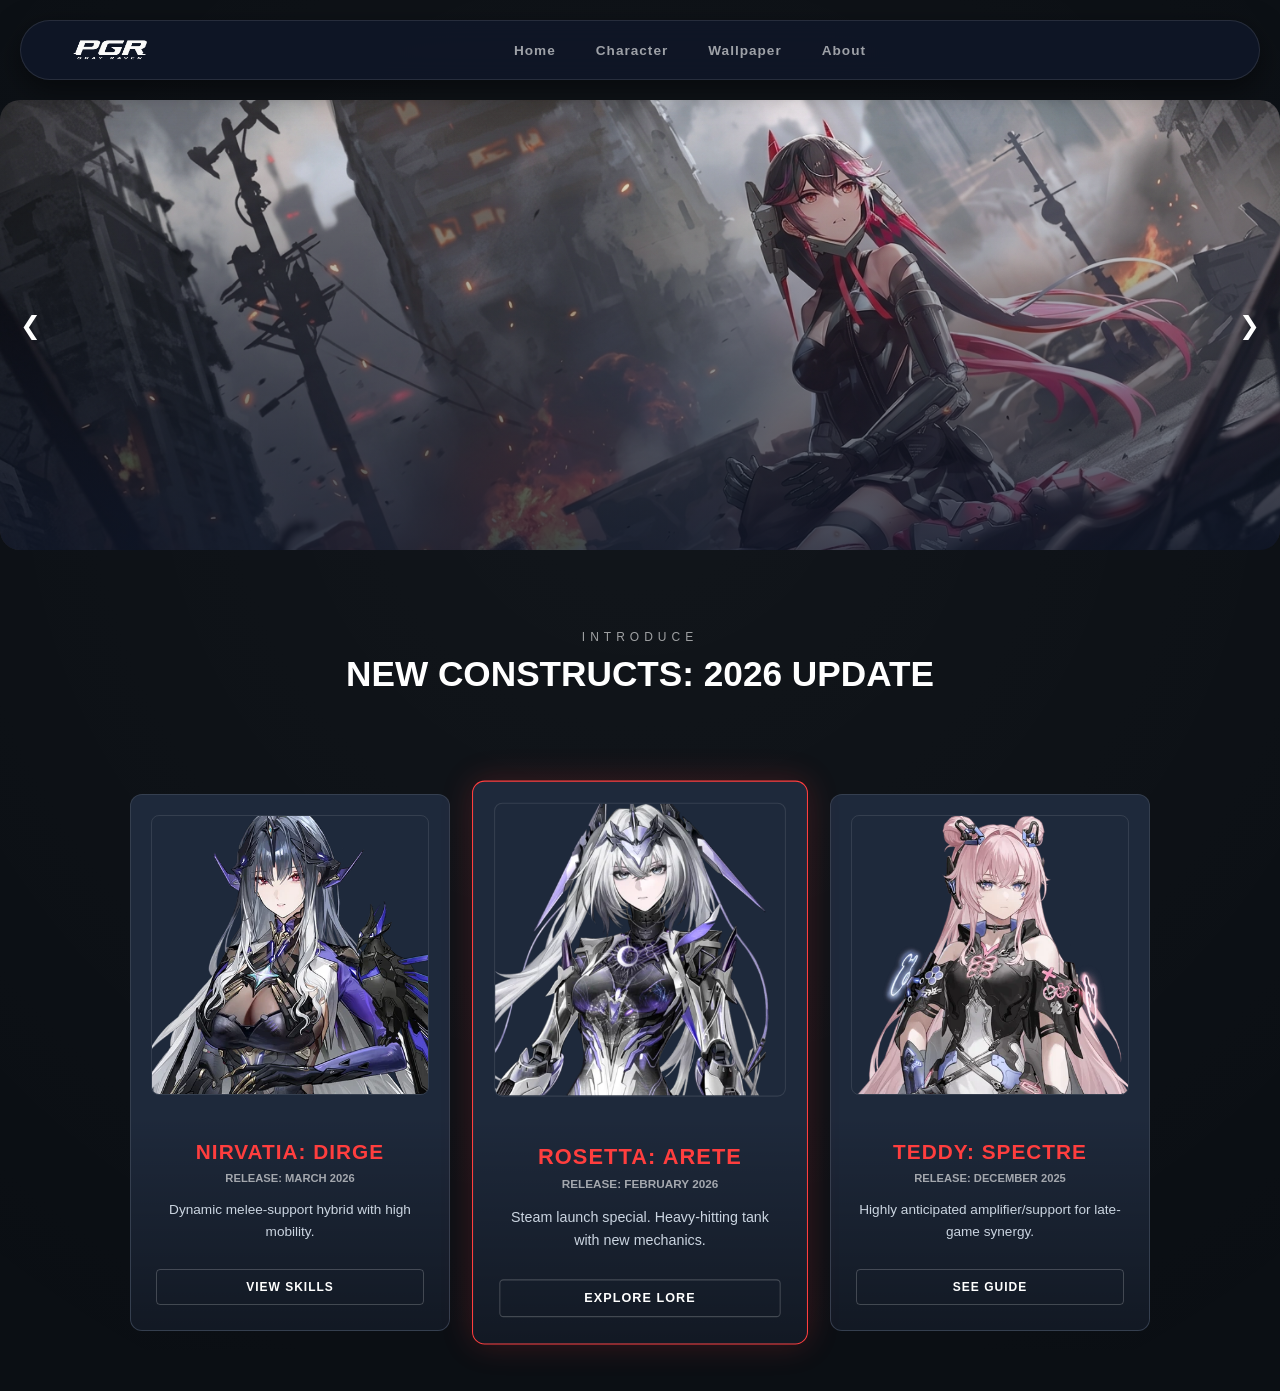
==== index.html @ e9888da9 "first upload" ====
<!DOCTYPE html>
<html lang="id">
<head>
    <meta charset="UTF-8">
    <meta name="viewport" content="width=device-width, initial-scale=1.0">
    <title>Home</title>
    <link rel="stylesheet" href="style.css">
</head>
<body>
  <!--navbar-->
<nav class="navbar">
  <div class="container">
    <img src="asset/pgr logo.png" alt="" class="logo">
  <ul class="nav-links">
    <li><a href="index.html">Home</a></li>
    <li><a href="character/character.html">Character</a></li>
    <li><a href="wallpaper/Wallpaper.html">Wallpaper</a></li>
    <li><a href="about/about.html">About</a></li>
  </ul>
  </div>
</nav>
<!--carousel-->
<div class="carousel">
  <div class="slides">

  <!-- SLIDE 1 -->
  <div class="slide active">
    <img src="asset wallpaper/pgr.png">

    <div class="overlay left">
      <h1></h1>
      <p></p>
    </div>
  </div>

  <!-- SLIDE 2 -->
  <div class="slide slide-2">
    <img src="asset wallpaper/Teddy car.jpg">

    <div class="overlay left">
      <h1></h1>
      <p></p>
    </div>
  </div>

  <!-- SLIDE 3 -->
  <div class="slide slide-3">
    <img src="asset wallpaper/nervatia.jpg">

    <div class="overlay left">
      <h1></h1>
      <p></p>
    </div>
  </div>

  <!-- BUTTON -->
  <button class="prev">❮</button>
  <button class="next">❯</button>

</div>
</div>

<section class="container">
        <header class="section-header">
            <p class="subtitle">INTRODUCE</p>
            <h1 class="title">NEW CONSTRUCTS: 2026 UPDATE</h1>
        </header>

        <div class="card-grid">
            <article class="card">
                <div class="card-image">
                    <img src="asset/Nirvati.png" alt="Nirvatia">
                </div>
                <div class="card-content">
                    <h2 class="char-name">NIRVATIA: DIRGE</h2>
                    <p class="char-meta">RELEASE: MARCH 2026</p>
                    <p class="char-desc">Dynamic melee-support hybrid with high mobility.</p>
                    <button class="btn-ghost">VIEW SKILLS</button>
                </div>
            </article>

            <article class="card active">
                <div class="card-image">
                    <img src="asset/rose Arete.png" alt="Rosetta">
                </div>
                <div class="card-content">
                    <h2 class="char-name">ROSETTA: ARETE</h2>
                    <p class="char-meta">RELEASE: FEBRUARY 2026</p>
                    <p class="char-desc">Steam launch special. Heavy-hitting tank with new mechanics.</p>
                    <button class="btn-ghost">EXPLORE LORE</button>
                </div>
            </article>

            <article class="card">
                <div class="card-image">
                    <img src="asset/Teddy Spectre.png" alt="Teddy">
                </div>
                <div class="card-content">
                    <h2 class="char-name">TEDDY: SPECTRE</h2>
                    <p class="char-meta">RELEASE: DECEMBER 2025</p>
                    <p class="char-desc">Highly anticipated amplifier/support for late-game synergy.</p>
                    <button class="btn-ghost">SEE GUIDE</button>
                </div>
            </article>
        </div>
    </section>

<script src="script.js"></script>
</body>
</html>
---- style.css ----
:root {
    --card-bg: #0f172a;
    --text-main: #ffffff;
    --text-muted: rgba(255, 255, 255, 0.6);
    --accent: #ff3e3e; /* Merah Khas PGR */
    --transition: all 0.3s cubic-bezier(0.4, 0, 0.2, 1);
}
* {
    margin: 0;
    padding: 0;
    box-sizing: border-box;
}

body {
    background-color: #0f172a;
    font-family: 'Segoe UI', Tahoma, Geneva, Verdana, sans-serif;
    color: var(--text-main);
    overflow-x: hidden;
}

/* Efek Cahaya Latar Belakang */
body::before {
    content: "";
    position: fixed;
    top: -50%;
    left: -50%;
    width: 200%;
    height: 200%;
    background: radial-gradient(circle, rgba(255, 255, 255, 0.03), transparent 70%);
    z-index: -1;
}

.container{
max-width: 1200px;
    margin: 0 auto;
    padding: 0 20px;
}


.navbar {
    background: rgba(15, 23, 42, 0.8);
    backdrop-filter: blur(12px);
    -webkit-backdrop-filter: blur(12px);
    border: 1px solid rgba(255, 255, 255, 0.1);
    height: 60px;
    border-radius: 999px;
    position: sticky;
    top: 20px;
    z-index: 999;
    margin: 0 20px;
    box-shadow: 0 10px 30px rgba(0, 0, 0, 0.5);
}

.logo {
    width: 100px;
    height: 40px;
    padding: 5px;
    
}

.nav-links{
  margin: 0 auto;
}

.navbar .container {
    display: flex;
    justify-content: space-between;
    align-items: center;
    height: 100%;
 
}

.navbar ul{
    list-style: none;
    display: flex;
    gap: 10px;
    justify-content: center;
}

.navbar a {
    position: relative;
    padding: 8px 15px;
    color: var(--text-muted);
    text-decoration: none;
    font-size: 0.85rem;
    font-weight: 600;
    letter-spacing: 1px;
    transition: var(--transition);
}

.navbar a:hover, .navbar a.active {
    color: white;
}

/* garis animasi */
.navbar a::after {
  content: "";
  position: absolute;
  left: 0;
  bottom: -5px;
  width: 0%;
  height: 2px;
  background: rgb(255, 0, 0);
  transition: 0.5s;
}

.navbar a:hover::after {
  width: 100%;
}

/* klik */
.navbar a:active {
  transform: scale(0.95);
}

@media (max-width: 480px) {
    .navbar {
        height: auto; /* Biar bisa melebar kalau menu turun */
        border-radius: 20px;
        top: 10px;
        padding: 10px 0;
    }

    .navbar ul {
        gap: 5px;
        flex-wrap: wrap; /* Menu bakal turun ke bawah kalau nggak muat */
    }

    .navbar a {
        font-size: 0.75rem;
        padding: 5px 10px;
    }

    .carousel {
        height: 250px; /* Pendekkan carousel di HP */
    }

    .left {
        left: 20px; /* Geser teks agar tidak mentok */
        bottom: 30px;
    }

    .card {
        width: 90%; /* Card memenuhi lebar layar HP */
    }

    .title {
        font-size: 1.5rem;
    }
}
/*  carousel  */

.carousel {
  font-family: Arial;
}

/* CONTAINER */
/* =========================================
   3. CAROUSEL
   ========================================= */
.carousel {
    position: relative;
    width: 100%;
    height: 450px;
    overflow: hidden;
    margin-top: 40px;
    border-radius: 20px;
}
/* SLIDE */
.slide {
    position: absolute;
    width: 100%;
    height: 100%;
    opacity: 0;
    transition: opacity 0.8s ease;
}
.slide.active {
  opacity: 1;
}

/* IMAGE */
.slide img {
    width: 100%;
    height: 100%;
    object-fit: cover;
    object-position: center 30%;
}

/* OVERLAY GELAP */
.slide::after {
    content: "";
    position: absolute;
    top: 0;
    left: 0;
    width: 100%;
    height: 100%;
    background: linear-gradient(to bottom, transparent, rgba(15, 23, 42, 0.8));
}

/* OVERLAY TEXT */
.overlay {
    position: absolute;
    bottom: 60px;
    left: 60px;
    color: white;
    z-index: 2;
}
.overlay h1 {
    font-size: 3rem;
    color: var(--accent);
    text-transform: uppercase;
}

/* POSISI */
.left {
  bottom: 100px;
  left: 60px;
}

.slide-2 .overlay{
  bottom: 220px;
}

.slide h1{
  color:rgb(255, 0, 0);
}
/* BUTTON */
.prev, .next {
  position: absolute;
  top: 50%;
  transform: translateY(-50%);
  background: transparent;
  border: none;
  color: rgb(255, 255, 255);
  font-size: 25px;
  padding: 10px;
  cursor: pointer;
  z-index: 3;
  align-items: center;
  border: 2px rgb(0, 0, 0);
}


.prev { left: 10px;
}
.next { right: 10px; }


/* Header */
.section-header {
    text-align: center;
    margin: 80px 0 40px;
}

.subtitle {
    font-size: 0.75rem;
    letter-spacing: 5px;
    color: var(--text-muted);
    text-transform: uppercase;
}

.title {
    font-size: 2.2rem;
    font-weight: 800;
    margin-top: 10px;
}

/* Card Grid Layout */
.card-grid {
    display: flex;
    gap: 30px;
    justify-content: center;
    align-items: stretch;
    flex-wrap: wrap;
    padding: 60px 0;
    width: 100%;
    margin: 0 auto; 
}

/* Base Card Style */
.card {
    background: #1e293b;
    border: 1px solid rgba(255, 255, 255, 0.1);
    width: 320px;
    border-radius: 12px;
    overflow: hidden;
    transition: var(--transition);
    cursor: pointer;
    position: relative;
}

/* Hover Effect */
.card:hover {
    transform: translateY(-15px);
    border-color: var(--accent);
    box-shadow: 0 20px 40px rgba(0, 0, 0, 0.6);
}

/* Highlight Card (Karakter Tengah) */
.card.active {
    transform: scale(1.05);
    border: 1px solid var(--accent);
    z-index: 2;
    box-shadow: 0 0 30px rgba(255, 62, 62, 0.2);
}
/* Image Section */
.card-image {
    display: flex;
    justify-content: center;
    align-items: center;
    height: 320px;
    overflow: hidden;
    padding: 20px;
}

.card-image img {
    width: 100%;
    height: 100%;
    object-fit: cover;
    object-position: top;
    border-radius: 8px;
    border: 1px solid rgba(255, 255, 255, 0.1);
    transition: transform 0.5s ease;
}

.card:hover img {
    transform: scale(1.08);
}

/* Content Section */
.card-content {
    padding: 25px;
    text-align: center;
    background: linear-gradient(180deg, transparent, rgba(0, 0, 0, 0.4));
}

.char-name {
    font-size: 1.3rem;
    font-weight: 800;
    color: var(--accent);
    margin-bottom: 8px;
    letter-spacing: 1px;
}

.char-meta {
    font-size: 0.7rem;
    color: var(--text-muted);
    margin-bottom: 15px;
    font-weight: 700;
}

.char-desc {
    font-size: 0.85rem;
    line-height: 1.6;
    color: #cbd5e1;
    margin-bottom: 25px;
    min-height: 45px;
}

/* Button Style */
.btn-ghost {
    background: transparent;
    border: 1px solid rgba(255, 255, 255, 0.2);
    color: white;
    padding: 10px 25px;
    font-size: 0.75rem;
    font-weight: 700;
    letter-spacing: 1px;
    border-radius: 4px;
    cursor: pointer;
    transition: var(--transition);
    width: 100%;
}

.btn-ghost:hover {
    background: white;
    color: #0f172a;
    border-color: white;
}

/* Wallpaper Grid */
body {
  background: #0b0f14;
  font-family: sans-serif;
  color: white;
}

.wallpaper-section {
  padding: 40px;
}

/* HEADER */
.header {
  text-align: center;
  margin-bottom: 30px;
  position: relative;
}

.header h1 {
  font-size: 40px;
  letter-spacing: 3px;
}

.header span {
  color: red;
  font-size: 14px;
}

.back-btn {
  position: absolute;
  left: 0;
  top: 10px;
  text-decoration: none;
  color: white;
  border: 1px solid white;
  padding: 5px 10px;
}

/* GRID */
.wallpaper-grid {
  display: grid;
  grid-template-columns: 1fr 2fr 2fr 1fr;
  gap: 15px;
}

/* KIRI & KANAN (stack) */
.grid-small {
  display: flex;
  flex-direction: column;
  gap: 15px;
}

.grid-small .wallpaper-item {
  width: 100%;
  height: 200px; /
}

.grid-small img {
  width: 100%;
  height: 200px;
  object-fit: cover;
}

/* TENGAH BESAR */

.grid-big {
  width: 380px;
  height: 415px;
}
.grid-big img {
  width: 100%;
  height: 100%;
  object-fit: cover;
}

.grid-big .wallpaper-item {
  width: 100%;
  height: 100%; /* Supaya tingginya penuh sesuai grid */
}

.grid-big .wallpaper-item img {
  width: 100%;
  height: 100%;
  object-fit: cover;
}

/* HOVER EFFECT */
.wallpaper-grid img {
  transition: 0.3s ease;
  cursor: pointer;
}

.wallpaper-grid img:hover {
  filter: brightness(0.5);
}

.wallpaper-grid img {
  border-radius: 6px;
}

.wallpaper-grid {
  max-width: 1200px;
  margin: auto;
}


.wallpaper-item {
 position: relative;
  display: flex; /* Biar ngebungkus rapat */
  overflow: hidden;
  border-radius: 6px;
}

.wallpaper-item img {
  width: 100%;
  display: block;
}


/* Tombol Menu Titik Tiga (Kanan Bawah) */
.btn-menu {
  position: absolute;
  bottom: 15px;
  right:15px;
  width: 32px;
  height: 32px;
  background: white;
  color: black;
  border-radius: 50%;
  border: none;
  font-weight: bold;
  font-size: 18px;
  cursor: pointer;
  display: flex;
  justify-content: center;
  align-items: center;
  opacity: 0;
  transition: opacity 0.3s;
  z-index: 10;
}

/* Munculkan tombol pas di hover gambar */
.wallpaper-item:hover .btn-download,
.wallpaper-item:hover .btn-menu {
  opacity: 1;
}

/* Styling Popup Menu */
.menu-container {
  position: absolute;
  bottom: 10px; /* Di atas tombol titik tiga */
  right: 5px;
  z-index: 20;
}

.popup-menu {
  display: none; /* Sembunyi default */
  background: white;
  color: #111;
  height: 100%;
  min-height: 98px;
  max-height: 220px;
 width: 100%;          /* Biar dia gak mentok banget ke pinggir gambar */
  max-width: 220px;    /* Tapi jangan lebih lebar dari 220px di gambar gede */
  min-width: 160px;
  border-radius: 16px;
  box-shadow: 0 4px 12px rgba(0,0,0,0.15);
  font-size: 13px;
  text-align: left;
  
}

.popup-menu p {
  margin: 0 0 10px 0;
  font-size: 11x;
  color: #767676;
  padding: 0 10px;
}

.popup-menu a {
  display: flex;
  align-items: center;
  gap: 10px;
  padding: 8px 5px;
  color: #111;
  text-decoration: none;
  font-weight: bold;
  border-radius: 8px;
}

.popup-menu a:hover {
  background: #efefef;
}

.popup-menu.show {
  display: block; /* Muncul pas di-klik */
}

.char-list{
  display: grid;
  grid-template-columns: repeat(auto-fit, minmax(180px, 1fr));
  gap: 10px;
  padding: 12px 0;
}

.grid-item {
  min-width: 0; 
  overflow: hidden;
}
.card-char {
  position: relative;
  aspect-ratio: 3 / 4;
  width: 100%;
  height: 200px;
  display: block;
  text-decoration: none;
  color: white;
  background: #1e293b;
  border-radius: 8px;
  overflow: hidden;
}



.card-char .overlay-char {
  position: absolute;
}

.card-char img {
  width: 100%;
  height: 100%;
  border-radius: 12px;
  
}

.overlay-char {
  position:absolute;
  bottom: 0;
  left: 0;
  width: 100%;
  padding: 10px;
  background: rgba(0,0,0,0.6);
  text-align: center;
  font-weight: bold;
}

.overlay-char {
  position: absolute;
  bottom: 0;
  left: 0;
  right: 0;

  padding:10px;
  background: rgba(0,0,0,0.6);
  border-radius: 0 0 10pc 10px;
  text-align: center;
  color: white;
}

.char-list img:hover {
  filter: brightness(0.7);
}
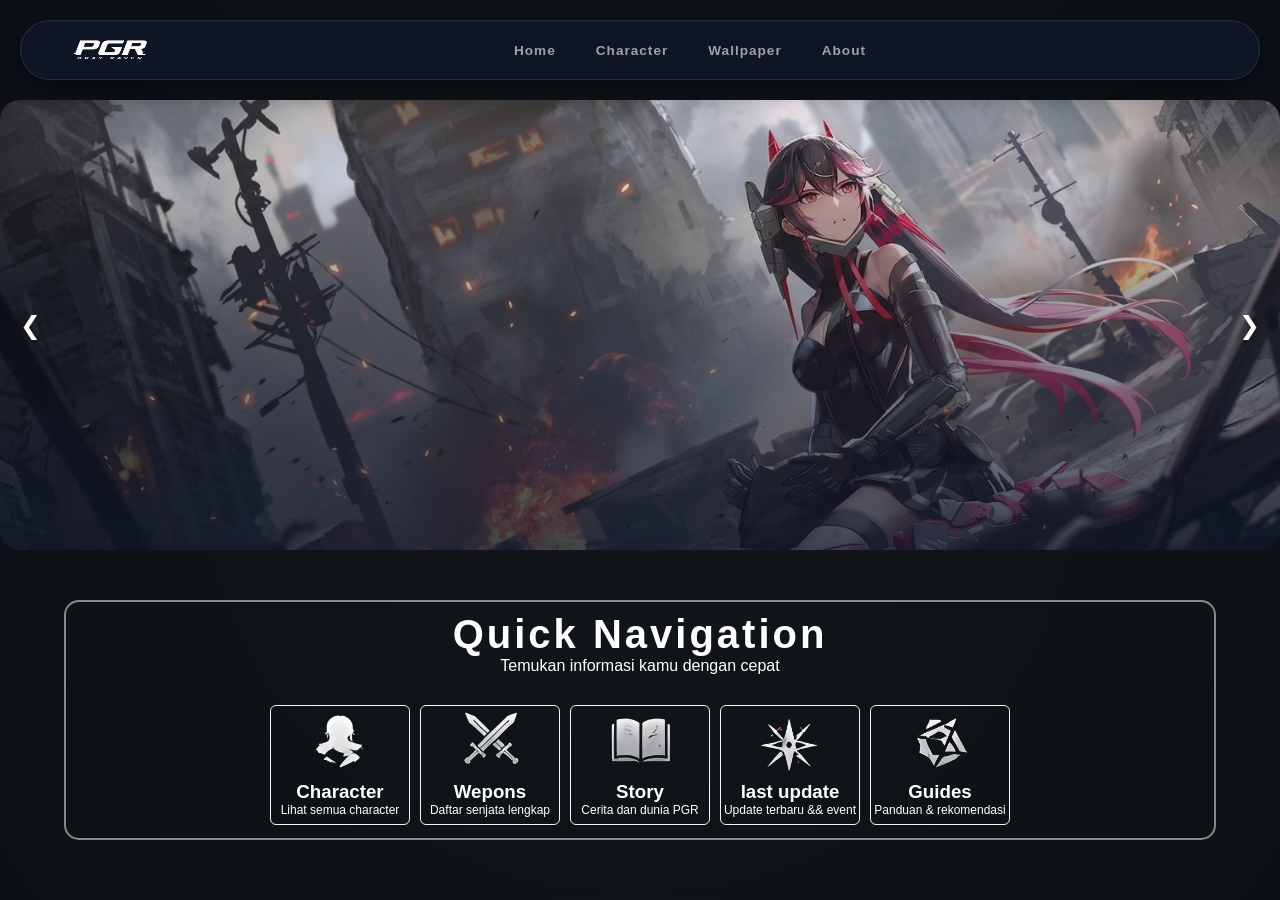
==== commit b1c6b2db: "update home page" ====
--- a/index.html
+++ b/index.html
@@ -60,50 +60,62 @@
 </div>
 </div>
 
-<section class="container">
-        <header class="section-header">
-            <p class="subtitle">INTRODUCE</p>
-            <h1 class="title">NEW CONSTRUCTS: 2026 UPDATE</h1>
-        </header>
+<div class="wrapper">
+  <div class="header">
+    <h1>Quick Navigation</h1>
+    <p>Temukan informasi kamu dengan cepat </p>
+  </div>
+ 
 
-        <div class="card-grid">
-            <article class="card">
-                <div class="card-image">
-                    <img src="asset/Nirvati.png" alt="Nirvatia">
-                </div>
-                <div class="card-content">
-                    <h2 class="char-name">NIRVATIA: DIRGE</h2>
-                    <p class="char-meta">RELEASE: MARCH 2026</p>
-                    <p class="char-desc">Dynamic melee-support hybrid with high mobility.</p>
-                    <button class="btn-ghost">VIEW SKILLS</button>
-                </div>
-            </article>
+<div class="cards">
+  <div class="card-quick">
+      <a href="character/character.html">
+        <img src="ikon/charakter_ikon-removebg-preview.png">
+        <h3>Character</h3>
+        <p>Lihat semua character</p>
+      </a>
+    
+  </div>
 
-            <article class="card active">
-                <div class="card-image">
-                    <img src="asset/rose Arete.png" alt="Rosetta">
-                </div>
-                <div class="card-content">
-                    <h2 class="char-name">ROSETTA: ARETE</h2>
-                    <p class="char-meta">RELEASE: FEBRUARY 2026</p>
-                    <p class="char-desc">Steam launch special. Heavy-hitting tank with new mechanics.</p>
-                    <button class="btn-ghost">EXPLORE LORE</button>
-                </div>
-            </article>
+  <div class="card-quick">
+      <a herf="">
+        <img src="ikon/wepon_ikon-removebg-preview.png">
+        <h3>Wepons</h3>
+        <p>Daftar senjata lengkap</p>
+      </a>
+    
+  </div>
 
-            <article class="card">
-                <div class="card-image">
-                    <img src="asset/Teddy Spectre.png" alt="Teddy">
-                </div>
-                <div class="card-content">
-                    <h2 class="char-name">TEDDY: SPECTRE</h2>
-                    <p class="char-meta">RELEASE: DECEMBER 2025</p>
-                    <p class="char-desc">Highly anticipated amplifier/support for late-game synergy.</p>
-                    <button class="btn-ghost">SEE GUIDE</button>
-                </div>
-            </article>
-        </div>
-    </section>
+  <div class="card-quick">
+      <a herf="/">
+        <img src="ikon/story_ikon-removebg-preview.png">
+        <h3>Story</h3>
+        <p>Cerita dan dunia PGR</p>
+      </a>
+    
+  </div>
+
+  <div class="card-quick">
+      <a herf="/">
+        <img src="ikon/last_update_ikon-removebg-preview.png">
+        <h3>last update</h3>
+        <p>Update terbaru && event</p>
+      </a>
+    
+  </div>
+
+  
+  <div class="card-quick">
+      <a herf="/">
+        <img src="ikon/guides-removebg-preview.png">
+        <h3>Guides</h3>
+        <p>Panduan & rekomendasi</p>
+      </a>
+    
+  </div>
+</div>
+ </div>
+
 
 <script src="script.js"></script>
 </body>
--- a/style.css
+++ b/style.css
@@ -48,6 +48,7 @@
     top: 20px;
     z-index: 999;
     margin: 0 20px;
+    
     box-shadow: 0 10px 30px rgba(0, 0, 0, 0.5);
 }
 
@@ -246,138 +247,57 @@
 .next { right: 10px; }
 
 
-/* Header */
-.section-header {
-    text-align: center;
-    margin: 80px 0 40px;
-}
-
-.subtitle {
-    font-size: 0.75rem;
-    letter-spacing: 5px;
-    color: var(--text-muted);
-    text-transform: uppercase;
-}
-
-.title {
-    font-size: 2.2rem;
-    font-weight: 800;
-    margin-top: 10px;
-}
-
-/* Card Grid Layout */
-.card-grid {
-    display: flex;
-    gap: 30px;
-    justify-content: center;
-    align-items: stretch;
-    flex-wrap: wrap;
-    padding: 60px 0;
-    width: 100%;
-    margin: 0 auto; 
-}
-
-/* Base Card Style */
-.card {
-    background: #1e293b;
-    border: 1px solid rgba(255, 255, 255, 0.1);
-    width: 320px;
-    border-radius: 12px;
-    overflow: hidden;
-    transition: var(--transition);
-    cursor: pointer;
-    position: relative;
-}
-
-/* Hover Effect */
-.card:hover {
-    transform: translateY(-15px);
-    border-color: var(--accent);
-    box-shadow: 0 20px 40px rgba(0, 0, 0, 0.6);
-}
-
-/* Highlight Card (Karakter Tengah) */
-.card.active {
-    transform: scale(1.05);
-    border: 1px solid var(--accent);
-    z-index: 2;
-    box-shadow: 0 0 30px rgba(255, 62, 62, 0.2);
-}
-/* Image Section */
-.card-image {
-    display: flex;
-    justify-content: center;
-    align-items: center;
-    height: 320px;
-    overflow: hidden;
-    padding: 20px;
-}
-
-.card-image img {
-    width: 100%;
-    height: 100%;
-    object-fit: cover;
-    object-position: top;
-    border-radius: 8px;
-    border: 1px solid rgba(255, 255, 255, 0.1);
-    transition: transform 0.5s ease;
-}
-
-.card:hover img {
-    transform: scale(1.08);
-}
-
-/* Content Section */
-.card-content {
-    padding: 25px;
-    text-align: center;
-    background: linear-gradient(180deg, transparent, rgba(0, 0, 0, 0.4));
-}
-
-.char-name {
-    font-size: 1.3rem;
-    font-weight: 800;
-    color: var(--accent);
-    margin-bottom: 8px;
-    letter-spacing: 1px;
-}
-
-.char-meta {
-    font-size: 0.7rem;
-    color: var(--text-muted);
-    margin-bottom: 15px;
-    font-weight: 700;
-}
-
-.char-desc {
-    font-size: 0.85rem;
-    line-height: 1.6;
-    color: #cbd5e1;
-    margin-bottom: 25px;
-    min-height: 45px;
-}
-
-/* Button Style */
-.btn-ghost {
-    background: transparent;
-    border: 1px solid rgba(255, 255, 255, 0.2);
-    color: white;
-    padding: 10px 25px;
-    font-size: 0.75rem;
-    font-weight: 700;
-    letter-spacing: 1px;
-    border-radius: 4px;
-    cursor: pointer;
-    transition: var(--transition);
-    width: 100%;
-}
-
-.btn-ghost:hover {
-    background: white;
-    color: #0f172a;
-    border-color: white;
-}
-
+.wrapper{
+  border: 2px solid rgba(255, 255, 255, 0.5); /* Border tipis transparan biar estetik */
+  padding: 40px;          /* Jarak antara isi dan border */
+  margin: 50px auto;      /* Jarak luar agar tidak nempel elemen lain */
+  border-radius: 15px;    /* Biar sudutnya gak tajam */
+  max-width: 90%;         /* Biar gak terlalu lebar ke pinggir layar */
+  padding:10px;
+  height: 240px;
+  width: 1200px;
+  background: transparent;
+}
+
+.cards{
+  
+  display:flex;
+  justify-content: center;
+  text-align: center;
+ 
+  gap:10px;
+}
+
+.card-quick{
+  border: 1px solid rgb(245, 243, 243);
+  background: transparent;
+  border-radius:6px;
+  height: 120px;
+  width: 140px;
+  transition: 0.3s ease;
+}
+
+.card-quick h3{
+color: white;
+}
+
+.card-quick p{
+  color: white;
+  font-size: 12px;
+}
+.card-quick a{
+  text-decoration: none;
+}
+.card-quick img{
+width: 60%;
+  height: 60%;
+  object-fit: cover;
+  
+}
+
+.card-quick:hover{
+  transform: translateY(-20px);
+}
 /* Wallpaper Grid */
 body {
   background: #0b0f14;
@@ -421,6 +341,7 @@
   display: grid;
   grid-template-columns: 1fr 2fr 2fr 1fr;
   gap: 15px;
+  
 }
 
 /* KIRI & KANAN (stack) */
@@ -428,6 +349,7 @@
   display: flex;
   flex-direction: column;
   gap: 15px;
+  
 }
 
 .grid-small .wallpaper-item {
@@ -578,9 +500,12 @@
 
 .char-list{
   display: grid;
-  grid-template-columns: repeat(auto-fit, minmax(180px, 1fr));
-  gap: 10px;
-  padding: 12px 0;
+  grid-template-columns:repeat(auto-fill,minmax(150px, 1fr));
+  gap: 20px;
+  padding: 30px 0;
+  max-width: 1200px;
+  margin: 0 auto;
+  justify-content: center;
 }
 
 .grid-item {
@@ -591,52 +516,182 @@
   position: relative;
   aspect-ratio: 3 / 4;
   width: 100%;
-  height: 200px;
+  height: auto;
   display: block;
   text-decoration: none;
   color: white;
   background: #1e293b;
-  border-radius: 8px;
   overflow: hidden;
-}
-
-
-
-.card-char .overlay-char {
+  transition: 0.3s ease;
+  justify-content: center;
+  border-radius: 4px;
+  border: 1px solid rgba(255, 255, 255, 0.1);
+}
+
+.card-char:hover {
+  transform: translateY(-10px);
+  border-color: var(--accent);
+  box-shadow: 0 15px 30px rgba(255, 62, 62, 0.2);
+}
+
+.card-char img {
+  width: 100%;
+  height: 100%;
+  object-fit: cover;
+  transition: transform 0.5s ease;
+  
+}
+
+.overlay-char{
   position: absolute;
-}
-
-.card-char img {
-  width: 100%;
-  height: 100%;
-  border-radius: 12px;
-  
-}
-
-.overlay-char {
-  position:absolute;
-  bottom: 0;
-  left: 0;
-  width: 100%;
-  padding: 10px;
-  background: rgba(0,0,0,0.6);
-  text-align: center;
-  font-weight: bold;
-}
-
-.overlay-char {
-  position: absolute;
-  bottom: 0;
+  top: 0;
   left: 0;
   right: 0;
-
-  padding:10px;
-  background: rgba(0,0,0,0.6);
-  border-radius: 0 0 10pc 10px;
+  bottom: 0;
+  inset: 0;
+  background: rgba(0, 0, 0, 0.533);
+  opacity: 0;
+  display: flex;
+  justify-content: center;
+  align-items: end;
+  transition: 0.3s ease;
+}
+
+.overlay-char h3{
+  font-family: sans-serif;
+  font-weight: bold;
+  color: rgb(255, 255, 255);
+  padding-bottom: 20px;
+  font-size: 18px;
+  transition: 0.5s ease;
   text-align: center;
-  color: white;
-}
-
-.char-list img:hover {
-  filter: brightness(0.7);
-}
+  justify-content: center;
+}
+
+.overlay-char:hover{
+  opacity: 1;
+}
+
+
+
+
+.filter-wrapper { position: relative; display: flex; justify-content: flex-end;  }
+
+#filter-main-btn {
+    background: transparent;
+    border: 1px solid white;
+    border-radius: 8px;
+    outline: none;
+    cursor: pointer;
+    
+    /* Gunakan properti yang sama dengan .navbar a */
+    padding: 8px 15px; 
+    color: var(--text-muted);
+    font-size: 0.85rem;
+    font-weight: 600;
+    letter-spacing: 1px;
+    font-family: inherit; /* Supaya font-family tidak berubah ke default browser */
+    
+    display: flex;
+    align-items: center;
+    transition: var(--transition);
+    position: relative;
+    height: 100%; /* Memaksa tinggi tombol sama dengan container li */
+    
+}
+
+/* Hover effect dan Garis Animasi agar seragam */
+#filter-main-btn:hover {
+    color: white;
+}
+
+#filter-main-btn::after {
+    content: "";
+    position: absolute;
+    left: 0;
+    bottom: -5px; /* Sesuaikan agar posisinya sama dengan garis bawah menu lain */
+    width: 0%;
+    height: 2px;
+    background: rgb(255, 0, 0);
+    transition: 0.5s;
+}
+
+#filter-main-btn:hover::after {
+    width: 100%;
+}
+
+
+
+/* Mengatur posisi Panel agar tidak merusak navbar saat terbuka */
+.filter-wrapper {
+    position: relative;
+    display: flex;
+    align-items: center;
+}
+
+.filter-panel.show {
+    display: block;
+}
+
+.filter-panel {
+    display: none; /* Sembunyi default */
+    position: absolute;
+    top: 150%;
+    right: 0;
+    background: #1e293b;
+    border: 1px solid #334155;
+    padding: 20px;
+    border-radius: 12px;
+    width: 320px;
+    z-index: 1000;
+    box-shadow: 0 10px 25px rgba(0,0,0,0.5);
+}
+
+.filter-panel.show { display: block; }
+
+.section-label { font-size: 10px; color: #94a3b8; letter-spacing: 1px; margin-bottom: 10px; }
+
+.tag-container { display: flex; flex-wrap: wrap; gap: 8px; margin-bottom: 20px; }
+
+.tag-btn {
+    background: #0f172a;
+    border: 1px solid #334155;
+    color: white;
+    padding: 6px 12px;
+    border-radius: 6px;
+    font-size: 12px;
+    cursor: pointer;
+}
+
+.tag-btn.active {
+    background: #00aeef;
+    border-color: #00aeef;
+    font-weight: bold;
+}
+
+.filter-footer{
+  display:flex;
+  flex-direction: column;
+  gap:5px;
+}
+.btn-apply {
+    background: #00aeef;
+    color: white;
+    border: none;
+    padding: 10px 20px;
+    border-radius: 6px;
+    cursor: pointer;
+    width: 100%;
+}
+
+.btn-reset{
+   background: #00aeef;
+    color: white;
+    border:none;
+    border-radius: 6px;
+    cursor:pointer;
+    width: 100%;
+    height:30px;
+    gap: 20px;
+}
+
